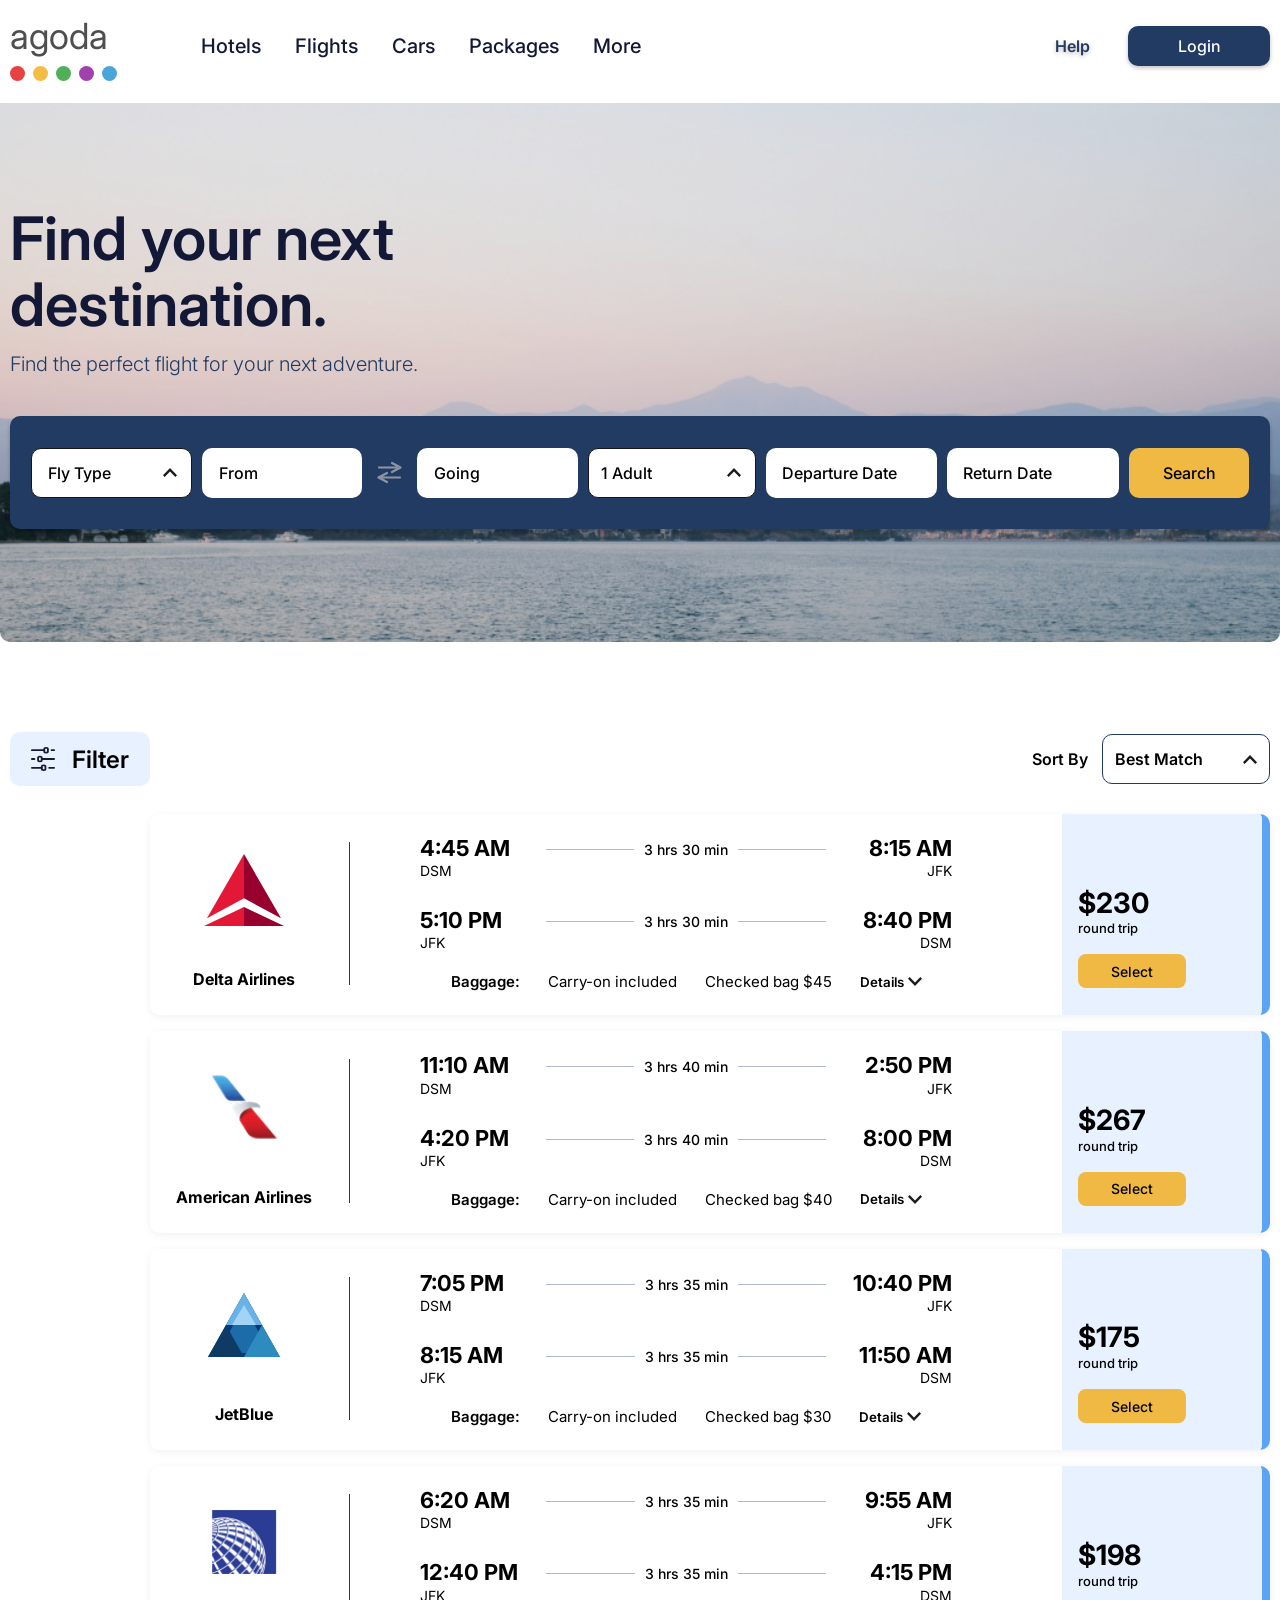
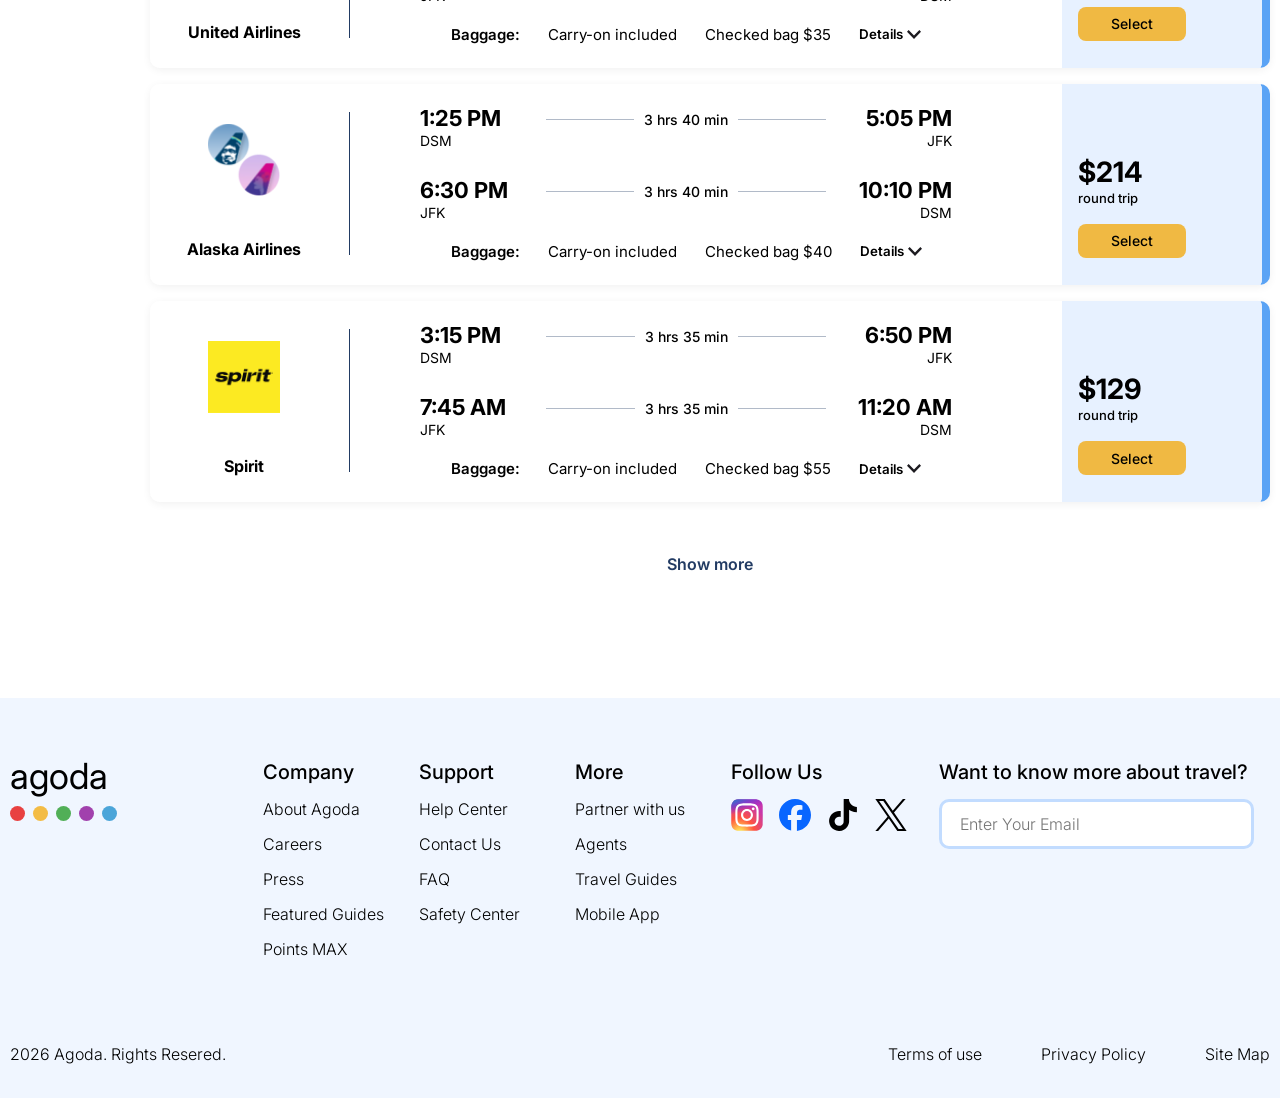
==== flights.html @ e43fbbeb "Add the Agoda redesign site so it can live on GitHub. Co-authored-by: Cursor <cursoragent@cursor.com" ====
<!DOCTYPE html>
<html lang="en">
  <head>
    <meta charset="UTF-8" />
    <meta name="viewport" content="width=device-width, initial-scale=1.0" />
    <title>agoda</title>
    <link rel="stylesheet" href="css/styles.css" />
  </head>
  <body class="page-flights">
    <header class="site-header">
      <div class="header-inner">
        <a class="brand" href="index.html">
          <span class="brand-name">agoda</span>
          <span class="brand-dots"><img src="assets/logo-dots.svg" width="107" height="15" alt="" /></span>
        </a>
        <nav class="nav-links">
          <a href="index.html">Hotels</a>
          <a href="index.html">Flights</a>
          <a href="index.html">Cars</a>
          <a href="index.html">Packages</a>
          <a href="index.html">More</a>
        </nav>
        <div class="header-actions">
          <button class="btn-help" type="button">Help</button>
          <button class="btn-login" type="button">Login</button>
        </div>
      </div>
    </header>

    <section class="hero hero--flights">
      <img class="hero-photo" src="assets/hero-flights.png" alt="" />
      <div class="hero-copy">
        <h1 class="hero-title">Find your next destination.</h1>
        <p class="hero-sub">Find the perfect flight for your next adventure.</p>
      </div>
      <form class="search-stack" data-search-form>
        <div class="search-bar search-bar--solo">
          <div class="field fly-type">
            <button class="fly-trigger" type="button" data-fly-trigger>
              <span data-fly-label>Fly Type</span>
            </button>
            <input type="hidden" name="flyType" value="" />
            <div class="dropdown-menu" data-fly-menu hidden>
              <button type="button" data-value="Round-Trip">Round-Trip</button>
              <button type="button" data-value="One-Way">One-Way</button>
            </div>
          </div>
          <div class="field from-field">
            <input name="from" type="text" placeholder="From" autocomplete="off" data-place-input />
            <div class="place-menu" data-place-menu hidden></div>
          </div>
          <button class="swap-btn" type="button" data-swap aria-label="Switch from and going">
            <svg width="35" height="35" viewBox="0 0 35 35" fill="none" aria-hidden="true">
              <path d="M7 12.5h17.5M20 8l8.5 4.5L20 17" stroke="currentColor" stroke-width="2.2" stroke-linecap="round" stroke-linejoin="round"/>
              <path d="M28 22.5H10.5M15 18l-8.5 4.5L15 27" stroke="currentColor" stroke-width="2.2" stroke-linecap="round" stroke-linejoin="round"/>
            </svg>
          </button>
          <div class="field to-field">
            <input name="going" type="text" placeholder="Going" autocomplete="off" data-place-input />
            <div class="place-menu" data-place-menu hidden></div>
          </div>
          <div class="field passenger-type">
            <button class="passenger-trigger" type="button" data-passenger-trigger>
              <span data-passenger-label>1 Adult</span>
            </button>
            <input type="hidden" name="adults" value="1" />
            <input type="hidden" name="under18" value="0" />
            <input type="hidden" name="under2" value="0" />
            <div class="passenger-menu" data-passenger-menu hidden>
              <div class="passenger-row">
                <span>Adult</span>
                <div class="passenger-stepper">
                  <button type="button" data-passenger-dec="adults" aria-label="Fewer adults">−</button>
                  <span data-passenger-count="adults">1</span>
                  <button type="button" data-passenger-inc="adults" aria-label="More adults">+</button>
                </div>
              </div>
              <div class="passenger-row">
                <span>Under 18</span>
                <div class="passenger-stepper">
                  <button type="button" data-passenger-dec="under18" aria-label="Fewer under 18">−</button>
                  <span data-passenger-count="under18">0</span>
                  <button type="button" data-passenger-inc="under18" aria-label="More under 18">+</button>
                </div>
              </div>
              <div class="passenger-row">
                <span>2 and under</span>
                <div class="passenger-stepper">
                  <button type="button" data-passenger-dec="under2" aria-label="Fewer 2 and under">−</button>
                  <span data-passenger-count="under2">0</span>
                  <button type="button" data-passenger-inc="under2" aria-label="More 2 and under">+</button>
                </div>
              </div>
            </div>
          </div>
          <div class="date-fields">
            <div class="field date-field">
              <input name="date" type="text" placeholder="Departure Date" autocomplete="off" data-date-input />
            </div>
            <div class="field date-field date-field--return" data-return-wrap>
              <input name="returnDate" type="text" placeholder="Return Date" autocomplete="off" data-return-input />
            </div>
            <div class="calendar" data-calendar hidden>
              <p class="calendar-hint" data-cal-hint>Select a departure date</p>
              <div class="calendar-head">
                <button type="button" data-cal-prev aria-label="Previous month">‹</button>
                <span data-cal-label></span>
                <button type="button" data-cal-next aria-label="Next month">›</button>
              </div>
              <div class="calendar-weekdays">
                <span>S</span><span>M</span><span>T</span><span>W</span><span>T</span><span>F</span><span>S</span>
              </div>
              <div class="calendar-grid" data-cal-grid></div>
            </div>
          </div>
          <button class="btn-search" type="submit">Search</button>
        </div>
      </form>
    </section>

    <div class="results">
    <div class="results-toolbar">
      <button class="filter-btn" type="button" data-filter-open aria-expanded="false" aria-controls="filter-panel">
        <img src="assets/filter.svg" width="24" height="24" alt="" />
        Filter
      </button>
      <div class="sort-wrap">
        <span>Sort By</span>
        <div class="sort-type">
          <button class="sort-trigger" type="button" data-sort-trigger>
            <span data-sort-label>Best Match</span>
          </button>
          <div class="dropdown-menu" data-sort-menu hidden>
            <button type="button" data-value="Best Match">Best Match</button>
            <button type="button" data-value="Cheapest">Cheapest</button>
            <button type="button" data-value="Fastest">Fastest</button>
          </div>
        </div>
      </div>
    </div>

    <div class="filter-backdrop" data-filter-backdrop hidden></div>
    <aside class="filter-panel" id="filter-panel" role="dialog" aria-labelledby="filter-title" hidden>
      <div class="filter-panel-head">
        <h2 id="filter-title">Filter flights</h2>
        <button class="filter-clear" type="button" data-filter-clear>Clear all</button>
        <button class="filter-close" type="button" data-filter-close aria-label="Close filters">
          <svg width="18" height="18" viewBox="0 0 18 18" fill="none" aria-hidden="true">
            <path d="M4 4l10 10M14 4L4 14" stroke="currentColor" stroke-width="1.8" stroke-linecap="round"/>
          </svg>
        </button>
      </div>

      <section class="filter-section">
        <button class="filter-section-toggle" type="button" data-filter-toggle>
          <span>Stops</span>
          <img src="assets/chevron.svg" width="14" height="9" alt="" />
        </button>
        <div class="filter-section-body">
          <label class="filter-row">
            <input type="checkbox" name="stops" value="0" checked />
            <span>Nonstop</span>
          </label>
          <label class="filter-row">
            <input type="checkbox" name="stops" value="1" />
            <span>1 stop</span>
          </label>
          <label class="filter-row">
            <input type="checkbox" name="stops" value="2" />
            <span>2+ stops</span>
          </label>
        </div>
      </section>

      <section class="filter-section">
        <button class="filter-section-toggle" type="button" data-filter-toggle>
          <span>Price range</span>
          <img src="assets/chevron.svg" width="14" height="9" alt="" />
        </button>
        <div class="filter-section-body">
          <div class="filter-range">
            <div class="filter-range-rail"></div>
            <div class="filter-range-fill" data-range-fill></div>
            <input type="range" min="100" max="1000" value="100" step="10" data-price-min aria-label="Minimum price" />
            <input type="range" min="100" max="1000" value="1000" step="10" data-price-max aria-label="Maximum price" />
          </div>
          <div class="filter-range-labels">
            <span>$100</span>
            <span>$1,000</span>
          </div>
        </div>
      </section>

      <section class="filter-section">
        <button class="filter-section-toggle" type="button" data-filter-toggle>
          <span>Airlines</span>
          <img src="assets/chevron.svg" width="14" height="9" alt="" />
        </button>
        <div class="filter-section-body">
          <label class="filter-row">
            <input type="checkbox" name="airline" value="delta" />
            <img class="filter-air-logo" src="assets/delta.svg?v=icon" width="22" height="16" alt="" />
            <span>Delta</span>
          </label>
          <label class="filter-row">
            <input type="checkbox" name="airline" value="united" />
            <img class="filter-air-logo" src="assets/united.png" width="22" height="16" alt="" />
            <span>United</span>
          </label>
          <label class="filter-row">
            <input type="checkbox" name="airline" value="american" />
            <img class="filter-air-logo" src="assets/american.png?v=icon" width="22" height="16" alt="" />
            <span>American Airlines</span>
          </label>
          <label class="filter-row">
            <input type="checkbox" name="airline" value="southwest" />
            <img class="filter-air-logo" src="assets/southwest.png" width="22" height="16" alt="" />
            <span>Southwest</span>
          </label>
          <label class="filter-row">
            <input type="checkbox" name="airline" value="jetblue" />
            <img class="filter-air-logo" src="assets/jetblue.svg" width="22" height="16" alt="" />
            <span>JetBlue</span>
          </label>
          <label class="filter-row">
            <input type="checkbox" name="airline" value="alaska" />
            <img class="filter-air-logo" src="assets/alaska.png" width="22" height="16" alt="" />
            <span>Alaska Airlines</span>
          </label>
          <label class="filter-row">
            <input type="checkbox" name="airline" value="spirit" />
            <img class="filter-air-logo" src="assets/spirit.png" width="22" height="16" alt="" />
            <span>Spirit</span>
          </label>
        </div>
      </section>

      <section class="filter-section">
        <button class="filter-section-toggle" type="button" data-filter-toggle>
          <span>Departure time</span>
          <img src="assets/chevron.svg" width="14" height="9" alt="" />
        </button>
        <div class="filter-section-body">
          <label class="filter-row filter-row--time">
            <input type="checkbox" name="depart" value="morning" />
            <span>Morning <small>5:00 AM – 11:59 AM</small></span>
          </label>
          <label class="filter-row filter-row--time">
            <input type="checkbox" name="depart" value="afternoon" />
            <span>Afternoon <small>12:00 PM – 5:59 PM</small></span>
          </label>
          <label class="filter-row filter-row--time">
            <input type="checkbox" name="depart" value="evening" />
            <span>Evening <small>6:00 PM – 11:59 PM</small></span>
          </label>
        </div>
      </section>

      <section class="filter-section">
        <button class="filter-section-toggle" type="button" data-filter-toggle>
          <span>Arrival time</span>
          <img src="assets/chevron.svg" width="14" height="9" alt="" />
        </button>
        <div class="filter-section-body">
          <label class="filter-row filter-row--time">
            <input type="checkbox" name="arrive" value="morning" />
            <span>Morning <small>5:00 AM – 11:59 AM</small></span>
          </label>
          <label class="filter-row filter-row--time">
            <input type="checkbox" name="arrive" value="afternoon" />
            <span>Afternoon <small>12:00 PM – 5:59 PM</small></span>
          </label>
          <label class="filter-row filter-row--time">
            <input type="checkbox" name="arrive" value="evening" />
            <span>Evening <small>6:00 PM – 11:59 PM</small></span>
          </label>
        </div>
      </section>

      <section class="filter-section">
        <button class="filter-section-toggle" type="button" data-filter-toggle>
          <span>Flight duration</span>
          <img src="assets/chevron.svg" width="14" height="9" alt="" />
        </button>
        <div class="filter-section-body">
          <label class="filter-row">
            <input type="checkbox" name="duration" value="any" checked />
            <span>Any duration</span>
          </label>
          <label class="filter-row">
            <input type="checkbox" name="duration" value="0-2" />
            <span>Up to 2 hours</span>
          </label>
          <label class="filter-row">
            <input type="checkbox" name="duration" value="2-6" />
            <span>2 – 6 hours</span>
          </label>
          <label class="filter-row">
            <input type="checkbox" name="duration" value="6+" />
            <span>6+ hours</span>
          </label>
        </div>
      </section>
    </aside>

    <div class="tickets">
      <p class="filter-empty" data-filter-empty hidden>No flights match these filters.</p>
      <article class="ticket" data-stops="0" data-price="230" data-airline="delta" data-depart-hour="4" data-arrive-hour="8" data-duration="210">
        <div class="ticket-main">
          <div class="ticket-top">
            <div class="airline">
              <img src="assets/delta.svg?v=icon" width="96" height="64" alt="" />
              <span>Delta Airlines</span>
            </div>
            <div class="ticket-info">
              <div class="times">
                <div class="time-block"><strong>4:45 AM</strong><span>DSM</span></div>
                <div class="flight-mid">
                  <span class="flight-line" aria-hidden="true"></span>
                  <p>3 hrs 30 min</p>
                </div>
                <div class="time-block"><strong>8:15 AM</strong><span>JFK</span></div>
              </div>
              <div class="times times-return">
                <div class="time-block"><strong>5:10 PM</strong><span>JFK</span></div>
                <div class="flight-mid">
                  <span class="flight-line" aria-hidden="true"></span>
                  <p>3 hrs 30 min</p>
                </div>
                <div class="time-block"><strong>8:40 PM</strong><span>DSM</span></div>
              </div>
              <div class="baggage">
                <span class="label">Baggage:</span>
                <span>Carry-on included</span>
                <span>Checked bag $45</span>
                <button class="details-link" type="button" data-details>Details <img src="assets/chevron.svg" width="14" height="9" alt="" /></button>
              </div>
            </div>
          </div>
          <div class="ticket-details">
            <div class="detail-grid">
              <div>
                <h4>Flight</h4>
                <p>HB 3478</p>
                <p>AirBus 436</p>
              </div>
              <div>
                <h4>Duration</h4>
                <p>3 h 30 min</p>
                <p>Nonstop</p>
              </div>
              <div>
                <h4>Fare Type</h4>
                <p>Economy, E15</p>
                <p class="detail-link">Change Fare</p>
              </div>
            </div>
            <div class="detail-route">
              <div class="route-stop">
                <img class="dot" src="assets/stop-dot.svg" width="20" height="20" alt="" />
                <div class="route-leg">
                  <strong>4:45 AM</strong>
                  <p class="route-meta">DSM <span>Des Moines International Airport</span></p>
                </div>
                <span class="route-connector" aria-hidden="true"></span>
                <img class="dot" src="assets/stop-dot.svg" width="20" height="20" alt="" />
                <div class="route-leg">
                  <strong>8:15 AM</strong>
                  <p class="route-meta">JFK <span>John F. Kennedy International Airport</span></p>
                </div>
              </div>
              <div class="route-stop">
                <img class="dot" src="assets/stop-dot.svg" width="20" height="20" alt="" />
                <div class="route-leg">
                  <strong>5:10 PM</strong>
                  <p class="route-meta">JFK <span>John F. Kennedy International Airport</span></p>
                </div>
                <span class="route-connector" aria-hidden="true"></span>
                <img class="dot" src="assets/stop-dot.svg" width="20" height="20" alt="" />
                <div class="route-leg">
                  <strong>8:40 PM</strong>
                  <p class="route-meta">DSM <span>Des Moines International Airport</span></p>
                </div>
              </div>
            </div>
            <div class="detail-grid">
              <div>
                <h4>Wi-fi</h4>
                <p>Avaliable on purchase</p>
              </div>
              <div>
                <h4>In-flight entertainment</h4>
                <p>Avaliable</p>
              </div>
              <div>
                <h4>Pets</h4>
                <p>Approved carrier and vaccination required.</p>
                <p class="detail-link">Add a pet</p>
              </div>
            </div>
          </div>
        </div>
        <div class="ticket-side">
          <div class="price">$230</div>
          <div class="price-note">round trip</div>
          <button class="btn-select" type="button" data-select>Select</button>
        </div>
      </article>

      <article class="ticket" data-stops="0" data-price="267" data-airline="american" data-depart-hour="11" data-arrive-hour="14" data-duration="220">
        <div class="ticket-main">
          <div class="ticket-top">
            <div class="airline">
              <img src="assets/american.png?v=icon" width="160" height="28" alt="" />
              <span>American Airlines</span>
            </div>
            <div class="ticket-info">
              <div class="times">
                <div class="time-block"><strong>11:10 AM</strong><span>DSM</span></div>
                <div class="flight-mid">
                  <span class="flight-line" aria-hidden="true"></span>
                  <p>3 hrs 40 min</p>
                </div>
                <div class="time-block"><strong>2:50 PM</strong><span>JFK</span></div>
              </div>
              <div class="times times-return">
                <div class="time-block"><strong>4:20 PM</strong><span>JFK</span></div>
                <div class="flight-mid">
                  <span class="flight-line" aria-hidden="true"></span>
                  <p>3 hrs 40 min</p>
                </div>
                <div class="time-block"><strong>8:00 PM</strong><span>DSM</span></div>
              </div>
              <div class="baggage">
                <span class="label">Baggage:</span>
                <span>Carry-on included</span>
                <span>Checked bag $40</span>
                <button class="details-link" type="button" data-details>Details <img src="assets/chevron.svg" width="14" height="9" alt="" /></button>
              </div>
            </div>
          </div>
          <div class="ticket-details">
            <div class="detail-grid">
              <div>
                <h4>Flight</h4>
                <p>AA 2190</p>
                <p>Airbus A321</p>
              </div>
              <div>
                <h4>Duration</h4>
                <p>3 h 40 min</p>
                <p>Nonstop</p>
              </div>
              <div>
                <h4>Fare Type</h4>
                <p>Economy, G12</p>
                <p class="detail-link">Change Fare</p>
              </div>
            </div>
            <div class="detail-route">
              <div class="route-stop">
                <img class="dot" src="assets/stop-dot.svg" width="20" height="20" alt="" />
                <div class="route-leg">
                  <strong>11:10 AM</strong>
                  <p class="route-meta">DSM <span>Des Moines International Airport</span></p>
                </div>
                <span class="route-connector" aria-hidden="true"></span>
                <img class="dot" src="assets/stop-dot.svg" width="20" height="20" alt="" />
                <div class="route-leg">
                  <strong>2:50 PM</strong>
                  <p class="route-meta">JFK <span>John F. Kennedy International Airport</span></p>
                </div>
              </div>
              <div class="route-stop">
                <img class="dot" src="assets/stop-dot.svg" width="20" height="20" alt="" />
                <div class="route-leg">
                  <strong>4:20 PM</strong>
                  <p class="route-meta">JFK <span>John F. Kennedy International Airport</span></p>
                </div>
                <span class="route-connector" aria-hidden="true"></span>
                <img class="dot" src="assets/stop-dot.svg" width="20" height="20" alt="" />
                <div class="route-leg">
                  <strong>8:00 PM</strong>
                  <p class="route-meta">DSM <span>Des Moines International Airport</span></p>
                </div>
              </div>
            </div>
            <div class="detail-grid">
              <div>
                <h4>Wi-fi</h4>
                <p>Avaliable on purchase</p>
              </div>
              <div>
                <h4>In-flight entertainment</h4>
                <p>Avaliable</p>
              </div>
              <div>
                <h4>Pets</h4>
                <p>Approved carrier and vaccination required.</p>
                <p class="detail-link">Add a pet</p>
              </div>
            </div>
          </div>
        </div>
        <div class="ticket-side">
          <div class="price">$267</div>
          <div class="price-note">round trip</div>
          <button class="btn-select" type="button" data-select>Select</button>
        </div>
      </article>

      <article class="ticket" data-stops="0" data-price="175" data-airline="jetblue" data-depart-hour="19" data-arrive-hour="22" data-duration="215">
        <div class="ticket-main">
          <div class="ticket-top">
            <div class="airline">
              <img src="assets/jetblue.svg" width="160" height="28" alt="" />
              <span>JetBlue</span>
            </div>
            <div class="ticket-info">
              <div class="times">
                <div class="time-block"><strong>7:05 PM</strong><span>DSM</span></div>
                <div class="flight-mid">
                  <span class="flight-line" aria-hidden="true"></span>
                  <p>3 hrs 35 min</p>
                </div>
                <div class="time-block"><strong>10:40 PM</strong><span>JFK</span></div>
              </div>
              <div class="times times-return">
                <div class="time-block"><strong>8:15 AM</strong><span>JFK</span></div>
                <div class="flight-mid">
                  <span class="flight-line" aria-hidden="true"></span>
                  <p>3 hrs 35 min</p>
                </div>
                <div class="time-block"><strong>11:50 AM</strong><span>DSM</span></div>
              </div>
              <div class="baggage">
                <span class="label">Baggage:</span>
                <span>Carry-on included</span>
                <span>Checked bag $30</span>
                <button class="details-link" type="button" data-details>Details <img src="assets/chevron.svg" width="14" height="9" alt="" /></button>
              </div>
            </div>
          </div>
          <div class="ticket-details">
            <div class="detail-grid">
              <div>
                <h4>Flight</h4>
                <p>B6 1511</p>
                <p>Airbus A320</p>
              </div>
              <div>
                <h4>Duration</h4>
                <p>3 h 35 min</p>
                <p>Nonstop</p>
              </div>
              <div>
                <h4>Fare Type</h4>
                <p>Economy, L20</p>
                <p class="detail-link">Change Fare</p>
              </div>
            </div>
            <div class="detail-route">
              <div class="route-stop">
                <img class="dot" src="assets/stop-dot.svg" width="20" height="20" alt="" />
                <div class="route-leg">
                  <strong>7:05 PM</strong>
                  <p class="route-meta">DSM <span>Des Moines International Airport</span></p>
                </div>
                <span class="route-connector" aria-hidden="true"></span>
                <img class="dot" src="assets/stop-dot.svg" width="20" height="20" alt="" />
                <div class="route-leg">
                  <strong>10:40 PM</strong>
                  <p class="route-meta">JFK <span>John F. Kennedy International Airport</span></p>
                </div>
              </div>
              <div class="route-stop">
                <img class="dot" src="assets/stop-dot.svg" width="20" height="20" alt="" />
                <div class="route-leg">
                  <strong>8:15 AM</strong>
                  <p class="route-meta">JFK <span>John F. Kennedy International Airport</span></p>
                </div>
                <span class="route-connector" aria-hidden="true"></span>
                <img class="dot" src="assets/stop-dot.svg" width="20" height="20" alt="" />
                <div class="route-leg">
                  <strong>11:50 AM</strong>
                  <p class="route-meta">DSM <span>Des Moines International Airport</span></p>
                </div>
              </div>
            </div>
            <div class="detail-grid">
              <div>
                <h4>Wi-fi</h4>
                <p>Avaliable on purchase</p>
              </div>
              <div>
                <h4>In-flight entertainment</h4>
                <p>Avaliable</p>
              </div>
              <div>
                <h4>Pets</h4>
                <p>Approved carrier and vaccination required.</p>
                <p class="detail-link">Add a pet</p>
              </div>
            </div>
          </div>
        </div>
        <div class="ticket-side">
          <div class="price">$175</div>
          <div class="price-note">round trip</div>
          <button class="btn-select" type="button" data-select>Select</button>
        </div>
      </article>

      <article class="ticket" data-stops="0" data-price="198" data-airline="united" data-depart-hour="6" data-arrive-hour="9" data-duration="215">
        <div class="ticket-main">
          <div class="ticket-top">
            <div class="airline">
              <img src="assets/united.png" width="160" height="28" alt="" />
              <span>United Airlines</span>
            </div>
            <div class="ticket-info">
              <div class="times">
                <div class="time-block"><strong>6:20 AM</strong><span>DSM</span></div>
                <div class="flight-mid">
                  <span class="flight-line" aria-hidden="true"></span>
                  <p>3 hrs 35 min</p>
                </div>
                <div class="time-block"><strong>9:55 AM</strong><span>JFK</span></div>
              </div>
              <div class="times times-return">
                <div class="time-block"><strong>12:40 PM</strong><span>JFK</span></div>
                <div class="flight-mid">
                  <span class="flight-line" aria-hidden="true"></span>
                  <p>3 hrs 35 min</p>
                </div>
                <div class="time-block"><strong>4:15 PM</strong><span>DSM</span></div>
              </div>
              <div class="baggage">
                <span class="label">Baggage:</span>
                <span>Carry-on included</span>
                <span>Checked bag $35</span>
                <button class="details-link" type="button" data-details>Details <img src="assets/chevron.svg" width="14" height="9" alt="" /></button>
              </div>
            </div>
          </div>
          <div class="ticket-details">
            <div class="detail-grid">
              <div>
                <h4>Flight</h4>
                <p>UA 482</p>
                <p>Boeing 737</p>
              </div>
              <div>
                <h4>Duration</h4>
                <p>3 h 35 min</p>
                <p>Nonstop</p>
              </div>
              <div>
                <h4>Fare Type</h4>
                <p>Economy, Y14</p>
                <p class="detail-link">Change Fare</p>
              </div>
            </div>
            <div class="detail-route">
              <div class="route-stop">
                <img class="dot" src="assets/stop-dot.svg" width="20" height="20" alt="" />
                <div class="route-leg">
                  <strong>6:20 AM</strong>
                  <p class="route-meta">DSM <span>Des Moines International Airport</span></p>
                </div>
                <span class="route-connector" aria-hidden="true"></span>
                <img class="dot" src="assets/stop-dot.svg" width="20" height="20" alt="" />
                <div class="route-leg">
                  <strong>9:55 AM</strong>
                  <p class="route-meta">JFK <span>John F. Kennedy International Airport</span></p>
                </div>
              </div>
              <div class="route-stop">
                <img class="dot" src="assets/stop-dot.svg" width="20" height="20" alt="" />
                <div class="route-leg">
                  <strong>12:40 PM</strong>
                  <p class="route-meta">JFK <span>John F. Kennedy International Airport</span></p>
                </div>
                <span class="route-connector" aria-hidden="true"></span>
                <img class="dot" src="assets/stop-dot.svg" width="20" height="20" alt="" />
                <div class="route-leg">
                  <strong>4:15 PM</strong>
                  <p class="route-meta">DSM <span>Des Moines International Airport</span></p>
                </div>
              </div>
            </div>
            <div class="detail-grid">
              <div>
                <h4>Wi-fi</h4>
                <p>Avaliable on purchase</p>
              </div>
              <div>
                <h4>In-flight entertainment</h4>
                <p>Avaliable</p>
              </div>
              <div>
                <h4>Pets</h4>
                <p>Approved carrier and vaccination required.</p>
                <p class="detail-link">Add a pet</p>
              </div>
            </div>
          </div>
        </div>
        <div class="ticket-side">
          <div class="price">$198</div>
          <div class="price-note">round trip</div>
          <button class="btn-select" type="button" data-select>Select</button>
        </div>
      </article>

      <article class="ticket" data-stops="0" data-price="214" data-airline="alaska" data-depart-hour="13" data-arrive-hour="17" data-duration="220">
        <div class="ticket-main">
          <div class="ticket-top">
            <div class="airline">
              <img src="assets/alaska.png" width="96" height="64" alt="" />
              <span>Alaska Airlines</span>
            </div>
            <div class="ticket-info">
              <div class="times">
                <div class="time-block"><strong>1:25 PM</strong><span>DSM</span></div>
                <div class="flight-mid">
                  <span class="flight-line" aria-hidden="true"></span>
                  <p>3 hrs 40 min</p>
                </div>
                <div class="time-block"><strong>5:05 PM</strong><span>JFK</span></div>
              </div>
              <div class="times times-return">
                <div class="time-block"><strong>6:30 PM</strong><span>JFK</span></div>
                <div class="flight-mid">
                  <span class="flight-line" aria-hidden="true"></span>
                  <p>3 hrs 40 min</p>
                </div>
                <div class="time-block"><strong>10:10 PM</strong><span>DSM</span></div>
              </div>
              <div class="baggage">
                <span class="label">Baggage:</span>
                <span>Carry-on included</span>
                <span>Checked bag $40</span>
                <button class="details-link" type="button" data-details>Details <img src="assets/chevron.svg" width="14" height="9" alt="" /></button>
              </div>
            </div>
          </div>
          <div class="ticket-details">
            <div class="detail-grid">
              <div>
                <h4>Flight</h4>
                <p>AS 736</p>
                <p>Boeing 737-900</p>
              </div>
              <div>
                <h4>Duration</h4>
                <p>3 h 40 min</p>
                <p>Nonstop</p>
              </div>
              <div>
                <h4>Fare Type</h4>
                <p>Economy, H8</p>
                <p class="detail-link">Change Fare</p>
              </div>
            </div>
            <div class="detail-route">
              <div class="route-stop">
                <img class="dot" src="assets/stop-dot.svg" width="20" height="20" alt="" />
                <div class="route-leg">
                  <strong>1:25 PM</strong>
                  <p class="route-meta">DSM <span>Des Moines International Airport</span></p>
                </div>
                <span class="route-connector" aria-hidden="true"></span>
                <img class="dot" src="assets/stop-dot.svg" width="20" height="20" alt="" />
                <div class="route-leg">
                  <strong>5:05 PM</strong>
                  <p class="route-meta">JFK <span>John F. Kennedy International Airport</span></p>
                </div>
              </div>
              <div class="route-stop">
                <img class="dot" src="assets/stop-dot.svg" width="20" height="20" alt="" />
                <div class="route-leg">
                  <strong>6:30 PM</strong>
                  <p class="route-meta">JFK <span>John F. Kennedy International Airport</span></p>
                </div>
                <span class="route-connector" aria-hidden="true"></span>
                <img class="dot" src="assets/stop-dot.svg" width="20" height="20" alt="" />
                <div class="route-leg">
                  <strong>10:10 PM</strong>
                  <p class="route-meta">DSM <span>Des Moines International Airport</span></p>
                </div>
              </div>
            </div>
            <div class="detail-grid">
              <div>
                <h4>Wi-fi</h4>
                <p>Avaliable on purchase</p>
              </div>
              <div>
                <h4>In-flight entertainment</h4>
                <p>Avaliable</p>
              </div>
              <div>
                <h4>Pets</h4>
                <p>Approved carrier and vaccination required.</p>
                <p class="detail-link">Add a pet</p>
              </div>
            </div>
          </div>
        </div>
        <div class="ticket-side">
          <div class="price">$214</div>
          <div class="price-note">round trip</div>
          <button class="btn-select" type="button" data-select>Select</button>
        </div>
      </article>

      <article class="ticket" data-stops="0" data-price="129" data-airline="spirit" data-depart-hour="15" data-arrive-hour="18" data-duration="215">
        <div class="ticket-main">
          <div class="ticket-top">
            <div class="airline">
              <img src="assets/spirit.png" width="96" height="64" alt="" />
              <span>Spirit</span>
            </div>
            <div class="ticket-info">
              <div class="times">
                <div class="time-block"><strong>3:15 PM</strong><span>DSM</span></div>
                <div class="flight-mid">
                  <span class="flight-line" aria-hidden="true"></span>
                  <p>3 hrs 35 min</p>
                </div>
                <div class="time-block"><strong>6:50 PM</strong><span>JFK</span></div>
              </div>
              <div class="times times-return">
                <div class="time-block"><strong>7:45 AM</strong><span>JFK</span></div>
                <div class="flight-mid">
                  <span class="flight-line" aria-hidden="true"></span>
                  <p>3 hrs 35 min</p>
                </div>
                <div class="time-block"><strong>11:20 AM</strong><span>DSM</span></div>
              </div>
              <div class="baggage">
                <span class="label">Baggage:</span>
                <span>Carry-on included</span>
                <span>Checked bag $55</span>
                <button class="details-link" type="button" data-details>Details <img src="assets/chevron.svg" width="14" height="9" alt="" /></button>
              </div>
            </div>
          </div>
          <div class="ticket-details">
            <div class="detail-grid">
              <div>
                <h4>Flight</h4>
                <p>NK 904</p>
                <p>Airbus A320neo</p>
              </div>
              <div>
                <h4>Duration</h4>
                <p>3 h 35 min</p>
                <p>Nonstop</p>
              </div>
              <div>
                <h4>Fare Type</h4>
                <p>Economy, K3</p>
                <p class="detail-link">Change Fare</p>
              </div>
            </div>
            <div class="detail-route">
              <div class="route-stop">
                <img class="dot" src="assets/stop-dot.svg" width="20" height="20" alt="" />
                <div class="route-leg">
                  <strong>3:15 PM</strong>
                  <p class="route-meta">DSM <span>Des Moines International Airport</span></p>
                </div>
                <span class="route-connector" aria-hidden="true"></span>
                <img class="dot" src="assets/stop-dot.svg" width="20" height="20" alt="" />
                <div class="route-leg">
                  <strong>6:50 PM</strong>
                  <p class="route-meta">JFK <span>John F. Kennedy International Airport</span></p>
                </div>
              </div>
              <div class="route-stop">
                <img class="dot" src="assets/stop-dot.svg" width="20" height="20" alt="" />
                <div class="route-leg">
                  <strong>7:45 AM</strong>
                  <p class="route-meta">JFK <span>John F. Kennedy International Airport</span></p>
                </div>
                <span class="route-connector" aria-hidden="true"></span>
                <img class="dot" src="assets/stop-dot.svg" width="20" height="20" alt="" />
                <div class="route-leg">
                  <strong>11:20 AM</strong>
                  <p class="route-meta">DSM <span>Des Moines International Airport</span></p>
                </div>
              </div>
            </div>
            <div class="detail-grid">
              <div>
                <h4>Wi-fi</h4>
                <p>Avaliable on purchase</p>
              </div>
              <div>
                <h4>In-flight entertainment</h4>
                <p>Avaliable</p>
              </div>
              <div>
                <h4>Pets</h4>
                <p>Approved carrier and vaccination required.</p>
                <p class="detail-link">Add a pet</p>
              </div>
            </div>
          </div>
        </div>
        <div class="ticket-side">
          <div class="price">$129</div>
          <div class="price-note">round trip</div>
          <button class="btn-select" type="button" data-select>Select</button>
        </div>
      </article>
      <p class="tickets-more">Show more</p>
    </div>
    </div>

    <footer class="site-footer">
      <div class="footer-grid">
        <div class="footer-brand">
          <div class="brand-name">agoda</div>
          <img class="brand-dots" src="assets/logo-dots.svg" width="107" height="15" alt="" />
        </div>
        <div class="footer-col">
          <h4>Company</h4>
          <p>About Agoda</p>
          <p>Careers</p>
          <p>Press</p>
          <p>Featured Guides</p>
          <p>Points MAX</p>
        </div>
        <div class="footer-col">
          <h4>Support</h4>
          <p>Help Center</p>
          <p>Contact Us</p>
          <p>FAQ</p>
          <p>Safety Center</p>
        </div>
        <div class="footer-col">
          <h4>More</h4>
          <p>Partner with us</p>
          <p>Agents</p>
          <p>Travel Guides</p>
          <p>Mobile App</p>
        </div>
        <div class="footer-col">
          <h4>Follow Us</h4>
          <div class="socials">
            <img src="assets/instagram.svg?v=brand" width="32" height="32" alt="Instagram" />
            <img src="assets/facebook.svg?v=brand" width="32" height="32" alt="Facebook" />
            <img src="assets/tiktok.svg" width="32" height="32" alt="TikTok" />
            <img src="assets/x.svg" width="32" height="32" alt="X" />
          </div>
        </div>
        <div class="footer-col">
          <h4>Want to know more about travel?</h4>
          <input class="email-field" type="email" placeholder="Enter Your Email" />
        </div>
      </div>
      <div class="footer-bottom">
        <p>2026 Agoda. Rights Resered.</p>
        <div class="footer-legal">
          <p>Terms of use</p>
          <p>Privacy Policy</p>
          <p>Site Map</p>
        </div>
      </div>
    </footer>
    <script src="js/app.js?v=pax-price"></script>
  </body>
</html>
---- css/styles.css ----
@import url("https://fonts.googleapis.com/css2?family=Inter:wght@300;400;500;600;700&display=swap");

:root {
  --navy: #223b63;
  --ink: #131836;
  --gold: #f0b943;
  --logo: #4e4e4e;
  --sky: #e7f1ff;
  --ice: #f0f6ff;
  --faq: #edf4ff;
  --page-flights: #fafafa;
  --page-checkout: #f6faff;
  --input-border: rgba(34, 59, 99, 0.2);
  --link-blue: #003d79;
  --muted: #676767;
  --content: 1260px;
}

* {
  box-sizing: border-box;
  margin: 0;
  padding: 0;
}

html,
body {
  min-height: 100%;
}

body {
  font-family: Inter, sans-serif;
  background: #fff;
  color: #000;
  min-width: 1280px;
}

a {
  color: inherit;
  text-decoration: none;
}

button,
input,
select {
  font-family: inherit;
}

img {
  display: block;
  max-width: 100%;
}

.wrap {
  width: var(--content);
  margin: 0 auto;
}

/* Header */
.site-header {
  position: sticky;
  top: 0;
  z-index: 40;
  background: #fff;
  height: 103px;
}

.header-inner {
  width: var(--content);
  margin: 0 auto;
  height: 103px;
  display: flex;
  align-items: flex-start;
  justify-content: space-between;
  padding-top: 20px;
}

.brand {
  display: flex;
  flex-direction: column;
  gap: 13px;
  width: 111px;
}

.brand-name {
  font-size: 36px;
  font-weight: 400;
  line-height: 33px;
  color: var(--logo);
}

.brand-dots {
  width: 107px;
  height: 15px;
}

.brand-dots img {
  width: 107px;
  height: 15px;
}

.nav-links {
  display: flex;
  align-items: center;
  gap: 34px;
  margin-top: 14px;
  margin-left: 80px;
  margin-right: auto;
  font-size: 20px;
  font-weight: 500;
  color: var(--ink);
}

.header-actions {
  display: flex;
  align-items: center;
  gap: 12px;
  margin-top: 6px;
}

.btn-help {
  width: 88px;
  height: 40px;
  border: 0;
  background: transparent;
  border-radius: 10px;
  font-size: 16px;
  font-weight: 600;
  color: var(--navy);
  filter: drop-shadow(0 2px 2px rgba(0, 0, 0, 0.25));
  cursor: pointer;
}

.btn-login {
  width: 142px;
  height: 40px;
  border: 0;
  border-radius: 10px;
  background: var(--navy);
  color: #fff;
  font-size: 16px;
  font-weight: 500;
  box-shadow: 0 2px 4px rgba(0, 0, 0, 0.25);
  cursor: pointer;
}

/* Hero */
.hero {
  position: relative;
  height: 549px;
  overflow: visible;
}

.hero--flights {
  height: 539px;
}

.hero--flights .hero-copy {
  padding-top: 102px;
}

.hero--flights .search-stack {
  margin-top: 40px;
}

.hero-photo {
  position: absolute;
  inset: 0;
  width: 100%;
  height: 100%;
  object-fit: cover;
  border-radius: 0 0 10px 10px;
}

.hero-copy {
  position: relative;
  z-index: 1;
  width: var(--content);
  margin: 0 auto;
  padding-top: 64px;
}

.hero-title {
  font-size: 60px;
  font-weight: 600;
  color: var(--ink);
  line-height: 1.1;
  max-width: 445px;
}

.hero-sub {
  margin-top: 15px;
  font-size: 20px;
  font-weight: 300;
  color: var(--navy);
}

.search-stack {
  position: relative;
  z-index: 15;
  width: var(--content);
  margin: 54px auto 0;
}

.search-tabs {
  display: flex;
  align-items: flex-end;
}

.tab {
  width: 181px;
  height: 40px;
  border: 0;
  background: var(--sky);
  color: var(--navy);
  font-size: 20px;
  font-weight: 500;
  cursor: pointer;
}

.tab:last-of-type {
  border-radius: 0 10px 0 0;
}

.tab.is-active {
  width: 181px;
  height: 54px;
  background: var(--navy);
  color: #fff;
  border-radius: 10px 10px 0 0;
}

.search-bar {
  display: flex;
  align-items: center;
  gap: 10px;
  height: 113px;
  padding: 0 21px;
  background: var(--navy);
  border-radius: 0 10px 10px 10px;
  box-shadow: 0 4px 4px rgba(0, 0, 0, 0.25);
}

.search-bar--solo {
  border-radius: 10px;
}

.field {
  position: relative;
}

.field input,
.field select {
  height: 50px;
  border: 0;
  border-radius: 10px;
  background: #fff;
  padding: 0 16px;
  font-size: 16px;
  font-weight: 500;
  color: #000;
}

.field input::placeholder {
  color: #000;
}

.field input:focus,
.field select:focus {
  outline: 2px solid var(--gold);
  outline-offset: 1px;
}

.fly-type {
  flex: 1 1 0;
  min-width: 0;
  z-index: 26;
}

.fly-trigger {
  width: 100%;
  height: 50px;
  border: 1px solid #161616;
  border-radius: 10px;
  background: #fff url("../assets/chevron.svg") no-repeat right 14px center;
  background-size: 14px 9px;
  padding: 0 36px 0 16px;
  font-size: 16px;
  font-weight: 500;
  color: #000;
  text-align: left;
  cursor: pointer;
  position: relative;
  z-index: 27;
}

.fly-type.is-open .fly-trigger {
  border-radius: 10px 10px 0 0;
  border-bottom-color: #fff;
}

.fly-trigger:focus {
  outline: 2px solid var(--gold);
  outline-offset: 1px;
}

.fly-type.is-open .fly-trigger:focus {
  outline: none;
}

.dropdown-menu {
  position: absolute;
  top: calc(100% - 1px);
  left: 0;
  width: 100%;
  z-index: 26;
  background: #fff;
  border: 1px solid #161616;
  border-radius: 0 0 10px 10px;
  overflow: hidden;
}

.dropdown-menu button {
  width: 100%;
  height: 43px;
  border: 0;
  background: #fff;
  font-size: 16px;
  font-weight: 500;
  color: #000;
  cursor: pointer;
}

.dropdown-menu button:first-child {
  border-top: 1px solid #e5e5e5;
}

.dropdown-menu button + button {
  border-top: 1px solid #e5e5e5;
}

.dropdown-menu button:hover {
  background: var(--ice);
}

.from-field,
.to-field {
  flex: 1 1 0;
  min-width: 0;
}

.passenger-type {
  flex: 0 0 168px;
  min-width: 168px;
  z-index: 26;
}

.passenger-trigger {
  width: 100%;
  height: 50px;
  border: 1px solid #161616;
  border-radius: 10px;
  background: #fff url("../assets/chevron.svg") no-repeat right 14px center;
  background-size: 14px 9px;
  padding: 0 36px 0 12px;
  font-size: 16px;
  font-weight: 500;
  color: #000;
  text-align: left;
  cursor: pointer;
  position: relative;
  z-index: 27;
  white-space: nowrap;
  overflow: hidden;
  text-overflow: ellipsis;
}

.passenger-type.is-open .passenger-trigger {
  border-radius: 10px 10px 0 0;
  border-bottom-color: #fff;
}

.passenger-trigger:focus {
  outline: 2px solid var(--gold);
  outline-offset: 1px;
}

.passenger-type.is-open .passenger-trigger:focus {
  outline: none;
}

.passenger-menu {
  position: absolute;
  top: calc(100% - 1px);
  left: 0;
  min-width: 248px;
  width: max(100%, 248px);
  z-index: 26;
  background: #fff;
  border: 1px solid #161616;
  border-radius: 0 0 10px 10px;
  overflow: hidden;
}

.passenger-row {
  display: flex;
  align-items: center;
  justify-content: space-between;
  gap: 16px;
  height: 48px;
  padding: 0 14px;
  font-size: 16px;
  font-weight: 500;
  color: #000;
}

.passenger-row + .passenger-row {
  border-top: 1px solid #e5e5e5;
}

.passenger-stepper {
  display: flex;
  align-items: center;
  gap: 10px;
}

.passenger-stepper span {
  min-width: 1.2em;
  text-align: center;
}

.passenger-stepper button {
  width: 28px;
  height: 28px;
  border: 1px solid var(--navy);
  border-radius: 50%;
  background: #fff;
  font-size: 18px;
  font-weight: 500;
  line-height: 1;
  color: var(--navy);
  cursor: pointer;
}

.passenger-stepper button:hover {
  background: var(--ice);
}

.passenger-stepper button:disabled {
  opacity: 0.35;
  cursor: not-allowed;
}

.from-field input,
.to-field input {
  width: 100%;
  border: 1px solid transparent;
}

.from-field.is-suggesting,
.to-field.is-suggesting {
  z-index: 29;
}

.from-field.is-suggesting input,
.to-field.is-suggesting input {
  position: relative;
  z-index: 30;
  border-radius: 10px 10px 0 0;
  border-color: #161616;
  border-bottom-color: #fff;
}

.from-field.is-suggesting input:focus,
.to-field.is-suggesting input:focus {
  outline: none;
}

.place-menu {
  position: absolute;
  top: 100%;
  left: 0;
  width: 100%;
  max-height: 260px;
  overflow-y: auto;
  z-index: 28;
  background: #fff;
  border: 1px solid #161616;
  border-top: 0;
  border-radius: 0 0 10px 10px;
}

.place-menu button {
  width: 100%;
  min-height: 44px;
  padding: 8px 14px;
  border: 0;
  border-top: 1px solid #e5e5e5;
  background: #fff;
  text-align: left;
  cursor: pointer;
}

.place-menu button:hover,
.place-menu button.is-active {
  background: var(--ice);
}

.place-menu .place-code {
  display: block;
  font-size: 14px;
  font-weight: 600;
  color: var(--navy);
}

.place-menu .place-city {
  display: block;
  font-size: 12px;
  font-weight: 500;
  color: var(--muted);
}

.place-menu .place-empty {
  padding: 12px 14px;
  font-size: 13px;
  color: var(--muted);
}

.date-fields {
  position: relative;
  display: flex;
  align-items: center;
  gap: 10px;
  flex: 2.2 1 0;
  min-width: 0;
}

.date-field {
  flex: 1 1 0;
  min-width: 0;
}

.date-field input {
  width: 100%;
}

.search-bar.is-one-way .date-field--return input {
  background: #cfd3db;
  color: #7a818c;
  cursor: not-allowed;
  pointer-events: none;
}

.search-bar.is-one-way .date-field--return input::placeholder {
  color: #7a818c;
}

.calendar {
  position: absolute;
  top: calc(100% + 10px);
  left: 0;
  right: 0;
  width: auto;
  padding: 16px 16px 12px;
  background: #fff;
  border: 1px solid var(--navy);
  border-radius: 10px;
  box-shadow: 0 8px 24px rgba(19, 24, 54, 0.18);
  z-index: 30;
}

.calendar-head {
  display: flex;
  align-items: center;
  justify-content: space-between;
  margin-bottom: 12px;
  color: var(--navy);
  font-size: 15px;
  font-weight: 600;
}

.calendar-head button {
  width: 28px;
  height: 28px;
  border: 0;
  border-radius: 6px;
  background: var(--sky);
  color: var(--navy);
  font-size: 20px;
  line-height: 1;
  cursor: pointer;
}

.calendar-weekdays,
.calendar-grid {
  display: grid;
  grid-template-columns: repeat(7, 1fr);
  text-align: center;
}

.calendar-weekdays {
  margin-bottom: 6px;
  color: var(--muted);
  font-size: 12px;
  font-weight: 600;
}

.calendar-grid button {
  height: 36px;
  border: 0;
  background: transparent;
  border-radius: 8px;
  font-size: 13px;
  font-weight: 500;
  color: var(--ink);
  cursor: pointer;
}

.calendar-grid button:hover:not(:disabled) {
  background: var(--ice);
}

.calendar-grid button:disabled {
  color: #c5c5c5;
  cursor: default;
}

.calendar-grid button.is-today {
  box-shadow: inset 0 0 0 1px var(--navy);
}

.calendar-grid button.is-selected {
  background: var(--gold);
  color: #000;
}

.calendar-grid button.is-in-range {
  background: #f8e4b3;
  border-radius: 0;
}

.calendar-hint {
  margin-bottom: 20px;
  font-size: 12px;
  font-weight: 500;
  color: var(--muted);
  text-align: center;
}

.swap-btn {
  width: 35px;
  height: 35px;
  border: 0;
  background: transparent;
  padding: 0;
  cursor: default;
  flex-shrink: 0;
  border-radius: 8px;
  color: #8d95a4;
}

.swap-btn.is-ready {
  color: #fff;
  cursor: pointer;
}

.swap-btn.is-ready:hover {
  background: rgba(255, 255, 255, 0.12);
}

.swap-btn.is-ready:active,
.swap-btn.is-pressed {
  color: var(--gold);
}

.swap-btn svg {
  display: block;
  width: 35px;
  height: 35px;
  pointer-events: none;
}

.btn-search {
  width: 120px;
  height: 50px;
  border: 0;
  border-radius: 10px;
  background: var(--gold);
  font-size: 16px;
  font-weight: 500;
  color: #000;
  cursor: pointer;
  flex-shrink: 0;
}

.btn-search:hover {
  background: #e0a52e;
}

.btn-search:disabled {
  opacity: 0.45;
  cursor: not-allowed;
}

.btn-search:disabled:hover {
  background: var(--gold);
}

.btn-search:active,
.btn-search.is-pressed {
  background: #c98a18;
}

/* Home sections */
.section {
  padding: 56px 0 20px;
}

.section-head {
  width: var(--content);
  margin: 0 auto 24px;
  display: flex;
  align-items: flex-end;
  justify-content: space-between;
  gap: 16px;
  min-height: 44px;
}

.section-title {
  font-size: 36px;
  font-weight: 600;
  line-height: 1.2;
  color: var(--ink);
}

.link-more {
  display: inline-flex;
  align-items: center;
  gap: 8px;
  flex-shrink: 0;
  height: 20px;
  font-size: 14px;
  font-weight: 400;
  line-height: 1;
  white-space: nowrap;
  color: #000;
  cursor: pointer;
  transition: color 0.2s ease;
}

.link-more-text {
  text-decoration: underline;
  text-decoration-color: transparent;
  text-underline-offset: 3px;
  text-decoration-thickness: 1px;
  transition: text-decoration-color 0.2s ease;
}

.link-more img {
  display: block;
  width: 22px;
  height: 8px;
  transition: filter 0.2s ease;
}

.link-more:hover {
  color: #1a73e8;
}

.link-more:hover .link-more-text {
  text-decoration-color: currentColor;
}

.link-more:hover img {
  filter: invert(37%) sepia(82%) saturate(1806%) hue-rotate(196deg) brightness(96%) contrast(96%);
}

.card-row {
  width: var(--content);
  margin: 0 auto;
  display: grid;
  grid-template-columns: repeat(4, minmax(0, 1fr));
  gap: 14px;
}

.dest-card {
  background: var(--ice);
  border-radius: 10px;
  overflow: hidden;
  min-height: 300px;
  position: relative;
  z-index: 1;
  transition: transform 0.28s ease;
}

.dest-card:hover {
  z-index: 3;
  transform: scale(1.06);
}

.dest-card img.cover {
  width: 100%;
  height: 220px;
  object-fit: cover;
  display: block;
  border-radius: 0;
  -webkit-mask-image: linear-gradient(to bottom, #000 72%, transparent 100%);
  mask-image: linear-gradient(to bottom, #000 72%, transparent 100%);
}

.stays-band .card-row .cover {
  width: 100%;
  height: 204px;
  object-fit: cover;
  border-radius: 10px;
}

.stay-card {
  min-width: 0;
  position: relative;
  z-index: 1;
  transition: transform 0.28s ease;
}

.stay-card:hover {
  z-index: 3;
  transform: scale(1.06);
}

.stay-card h3 {
  margin-top: 22px;
  font-size: 20px;
  font-weight: 600;
}

.stay-card p {
  margin-top: 4px;
  font-size: 16px;
  font-weight: 300;
}

.dest-card::after {
  content: "";
  position: absolute;
  left: 0;
  right: 0;
  bottom: 0;
  height: 33%;
  background: linear-gradient(to bottom, rgba(240, 246, 255, 0) 0%, var(--ice) 50%);
  pointer-events: none;
  z-index: 1;
}

.dest-body {
  position: relative;
  z-index: 2;
  margin-top: 0;
  padding: 12px 18px 14px;
}

.dest-body h3 {
  font-size: 15px;
  font-weight: 600;
  line-height: 1.15;
}

.dest-body p {
  font-size: 15px;
  font-weight: 300;
  margin-top: 1px;
  line-height: 1.15;
}

.stays-band {
  background: var(--sky);
  padding: 53px 0 72px;
  margin-top: 48px;
}

.tips-row {
  width: var(--content);
  margin: 0 auto;
  display: grid;
  grid-template-columns: repeat(3, minmax(0, 1fr));
  gap: 14px;
  align-items: stretch;
}

.tip-card {
  display: grid;
  grid-template-columns: 209px minmax(0, 1fr);
  min-width: 0;
  background: var(--ice);
  border-radius: 10px;
  overflow: hidden;
  position: relative;
  z-index: 1;
  transition: transform 0.28s ease;
}

.tip-card:hover {
  z-index: 3;
  transform: scale(1.06);
}

.tip-photo {
  width: 100%;
  height: 100%;
  object-fit: cover;
  display: block;
  grid-column: 1;
  grid-row: 1;
  -webkit-mask-image: linear-gradient(to right, #000 68%, transparent 100%);
  mask-image: linear-gradient(to right, #000 68%, transparent 100%);
}

.tip-card::after {
  content: "";
  grid-column: 1;
  grid-row: 1;
  background: linear-gradient(to right, rgba(240, 246, 255, 0) 50%, var(--ice) 100%);
  pointer-events: none;
}

.tip-copy {
  display: flex;
  flex-direction: column;
  align-items: flex-start;
  padding: 16px 18px;
  min-width: 0;
}

.tip-copy h3 {
  font-size: 20px;
  font-weight: 600;
}

.tip-copy p {
  margin-top: 17px;
  font-size: 16px;
  font-weight: 300;
}

.read-more {
  display: inline-flex;
  align-items: center;
  gap: 8px;
  margin-top: auto;
  padding-top: 28px;
  font-size: 15px;
  font-weight: 500;
  white-space: nowrap;
  color: #000;
  transition: color 0.2s ease;
}

.read-more-text {
  text-decoration: underline;
  text-decoration-color: transparent;
  text-underline-offset: 3px;
  text-decoration-thickness: 1px;
  transition: text-decoration-color 0.2s ease;
}

.read-more img {
  display: block;
  width: 34px;
  height: 8px;
  transition: filter 0.2s ease;
}

.tip-card:hover .read-more {
  color: #1a73e8;
}

.tip-card:hover .read-more-text {
  text-decoration-color: currentColor;
}

.tip-card:hover .read-more img {
  filter: invert(37%) sepia(82%) saturate(1806%) hue-rotate(196deg) brightness(96%) contrast(96%);
}

.faq-grid {
  width: var(--content);
  margin: 0 auto;
  display: grid;
  grid-template-columns: 1fr 1fr;
  gap: 26px 27px;
}

.faq-item {
  height: 59px;
  background: var(--faq);
  border-radius: 10px;
  box-shadow: 0 4px 4.1px rgba(0, 0, 0, 0.1);
  display: flex;
  align-items: center;
  justify-content: space-between;
  padding: 0 24px 0 42px;
  border: 0;
  cursor: pointer;
  font-size: 16px;
  font-weight: 600;
  text-align: left;
}

.faq-item img {
  width: 18px;
  height: 11px;
  transform: rotate(180deg);
}

.faq-item.is-open img {
  transform: rotate(0deg);
}

/* Footer */
.site-footer {
  background: var(--ice);
  margin-top: 72px;
  padding: 62px 0 34px;
}

.footer-grid {
  width: var(--content);
  margin: 0 auto;
  display: grid;
  grid-template-columns: 221px 124px 124px 124px 176px 315px;
  column-gap: 32px;
}

.footer-brand {
  display: flex;
  flex-direction: column;
  align-items: flex-start;
  gap: 13px;
}

.footer-brand .brand-name {
  color: #000;
}

.footer-brand .brand-dots {
  display: block;
}

.footer-col h4 {
  font-size: 20px;
  font-weight: 500;
  margin-bottom: 15px;
}

.footer-col a,
.footer-col p {
  display: block;
  font-size: 16px;
  font-weight: 300;
  margin-bottom: 15px;
}

.socials {
  display: flex;
  gap: 16px;
  align-items: center;
}

.socials img {
  width: 32px;
  height: 32px;
  object-fit: contain;
}

.email-field {
  width: 315px;
  height: 50px;
  border: 3px solid #c2dcff;
  border-radius: 10px;
  padding: 0 18px;
  font-size: 16px;
  font-weight: 300;
  background: #fff;
}

.footer-bottom {
  width: var(--content);
  margin: 70px auto 0;
  display: flex;
  justify-content: space-between;
  font-size: 16px;
  font-weight: 300;
}

.footer-legal {
  display: flex;
  gap: 59px;
}

/* Flights page */
body.page-flights .site-footer {
  margin-top: 120px;
}

.results {
  --filter-w: 140px;
  width: var(--content);
  margin: 90px auto 80px;
  position: relative;
}

.results-toolbar {
  width: 100%;
  margin: 0 0 28px;
  display: flex;
  align-items: center;
  justify-content: space-between;
  position: relative;
  z-index: 20;
}

.filter-btn {
  width: var(--filter-w);
  height: 54px;
  border: 0;
  border-radius: 10px;
  background: var(--sky);
  display: flex;
  align-items: center;
  justify-content: center;
  gap: 17px;
  font-size: 24px;
  font-weight: 600;
  cursor: pointer;
}

.filter-btn img {
  width: 24px;
  height: 24px;
}

.filter-btn.is-open,
.filter-btn[aria-expanded="true"] {
  background: #d7e6fb;
}

.filter-backdrop {
  position: fixed;
  inset: 0;
  background: rgba(19, 24, 54, 0.28);
  z-index: 45;
}

.filter-panel {
  position: absolute;
  top: 66px;
  left: auto;
  right: calc(100% - var(--filter-w));
  width: 380px;
  max-height: min(820px, calc(100vh - 140px));
  overflow: auto;
  background: #fff;
  border-radius: 16px;
  box-shadow: 0 12px 40px rgba(19, 24, 54, 0.18);
  padding: 22px 22px 28px;
  z-index: 50;
  color: var(--navy);
}

.filter-panel-head {
  display: grid;
  grid-template-columns: 1fr auto auto;
  align-items: center;
  gap: 14px;
  margin-bottom: 8px;
}

.filter-panel-head h2 {
  font-size: 22px;
  font-weight: 700;
  color: var(--navy);
}

.filter-clear {
  border: 0;
  background: none;
  color: var(--link-blue);
  font-size: 14px;
  font-weight: 600;
  cursor: pointer;
}

.filter-close {
  width: 32px;
  height: 32px;
  border: 0;
  border-radius: 8px;
  background: none;
  color: var(--navy);
  display: grid;
  place-items: center;
  cursor: pointer;
}

.filter-close:hover {
  background: var(--sky);
}

.filter-section {
  border-top: 1px solid #e4ebf5;
  padding: 12px 0 8px;
}

.filter-section-toggle {
  width: 100%;
  display: flex;
  align-items: center;
  justify-content: space-between;
  gap: 12px;
  border: 0;
  background: none;
  padding: 6px 0 10px;
  font-size: 16px;
  font-weight: 700;
  color: var(--navy);
  cursor: pointer;
}

.filter-section-toggle img {
  width: 14px;
  height: 9px;
  transition: transform 0.2s ease;
}

.filter-section.is-collapsed .filter-section-toggle img {
  transform: rotate(180deg);
}

.filter-section.is-collapsed .filter-section-body {
  display: none;
}

.filter-row {
  display: grid;
  grid-template-columns: 18px 1fr;
  align-items: center;
  column-gap: 12px;
  min-height: 36px;
  font-size: 14px;
  font-weight: 500;
  color: var(--navy);
  cursor: pointer;
}

.filter-row:has(.filter-air-logo) {
  grid-template-columns: 18px 22px 1fr;
}

.filter-row input {
  width: 18px;
  height: 18px;
  margin: 0;
  appearance: none;
  border: 1.5px solid #9aa7bc;
  border-radius: 3px;
  background: #fff;
  cursor: pointer;
}

.filter-row input:checked {
  background: var(--navy) url("data:image/svg+xml,%3Csvg xmlns='http://www.w3.org/2000/svg' viewBox='0 0 12 12'%3E%3Cpath fill='none' stroke='%23fff' stroke-width='1.8' stroke-linecap='round' stroke-linejoin='round' d='M2.2 6.2 4.8 8.8 9.8 3.2'/%3E%3C/svg%3E") center / 12px 12px no-repeat;
  border-color: var(--navy);
}

.filter-air-logo {
  width: 22px;
  height: 22px;
  object-fit: contain;
}

.filter-row--time {
  align-items: flex-start;
  padding: 6px 0;
}

.filter-row--time span {
  display: flex;
  flex-direction: column;
  gap: 2px;
  line-height: 1.25;
}

.filter-row--time small {
  font-size: 12px;
  font-weight: 400;
  color: #6b7280;
}

.filter-range {
  position: relative;
  height: 28px;
  margin: 6px 4px 4px;
}

.filter-range-rail,
.filter-range-fill {
  position: absolute;
  left: 0;
  right: 0;
  top: 50%;
  height: 4px;
  margin-top: -2px;
  border-radius: 4px;
  background: #d5deec;
}

.filter-range-fill {
  right: auto;
  background: var(--navy);
}

.filter-range input[type="range"] {
  position: absolute;
  inset: 0;
  width: 100%;
  margin: 0;
  background: none;
  pointer-events: none;
  appearance: none;
}

.filter-range input[type="range"]::-webkit-slider-thumb {
  appearance: none;
  pointer-events: auto;
  width: 18px;
  height: 18px;
  border-radius: 50%;
  background: var(--navy);
  border: 3px solid #fff;
  box-shadow: 0 0 0 1px var(--navy);
  cursor: pointer;
}

.filter-range input[type="range"]::-moz-range-thumb {
  pointer-events: auto;
  width: 18px;
  height: 18px;
  border: 3px solid #fff;
  border-radius: 50%;
  background: var(--navy);
  box-shadow: 0 0 0 1px var(--navy);
  cursor: pointer;
}

.filter-range-labels {
  display: flex;
  justify-content: space-between;
  font-size: 13px;
  font-weight: 500;
  color: var(--navy);
  padding: 0 2px 8px;
}

.filter-empty {
  padding: 36px 20px;
  text-align: center;
  font-size: 16px;
  font-weight: 500;
  color: var(--navy);
}

.ticket.is-filtered-out {
  display: none;
}

.sort-wrap {
  display: flex;
  align-items: center;
  gap: 14px;
  font-size: 16px;
  font-weight: 600;
  position: relative;
  z-index: 20;
}

.sort-type {
  position: relative;
  width: 168px;
}

.sort-trigger {
  width: 100%;
  height: 50px;
  border: 1px solid var(--navy);
  border-radius: 10px;
  background: #fff url("../assets/chevron.svg") no-repeat right 12px center;
  background-size: 14px 9px;
  padding: 0 32px 0 12px;
  font-size: 16px;
  font-weight: 600;
  color: #000;
  display: flex;
  align-items: center;
  justify-content: flex-start;
  text-align: left;
  cursor: pointer;
  position: relative;
  z-index: 21;
}

.sort-type .dropdown-menu button {
  text-align: left;
  padding: 0 12px;
}

.sort-type.is-open .sort-trigger {
  border-radius: 10px 10px 0 0;
  border-bottom-color: #fff;
}

.sort-trigger:focus {
  outline: 2px solid var(--gold);
  outline-offset: 1px;
}

.sort-type.is-open .sort-trigger:focus {
  outline: none;
}

.tickets {
  width: calc(100% - var(--filter-w));
  margin: 0 0 0 var(--filter-w);
  display: flex;
  flex-direction: column;
  gap: 16px;
}

.tickets-more {
  margin: 36px 0 0;
  align-self: center;
  width: fit-content;
  font-size: 16px;
  font-weight: 600;
  color: var(--navy);
  cursor: pointer;
  transition: color 0.25s ease;
}

.tickets-more::after {
  content: "";
  display: block;
  height: 1.5px;
  margin-top: 2px;
  background: currentColor;
  transform: scaleX(0);
  transform-origin: center;
  transition: transform 0.25s ease;
}

.tickets-more:hover {
  color: #1a73e8;
}

.tickets-more:hover::after {
  transform: scaleX(1);
}

.ticket {
  display: grid;
  grid-template-columns: minmax(0, 1fr) 200px;
  grid-template-rows: auto auto;
  background: #fff;
  border-radius: 10px;
  overflow: hidden;
  box-shadow: 0 2px 8px rgba(0, 0, 0, 0.06);
  border-right: 8px solid #5aa3f5;
}

.ticket::after {
  content: "";
  grid-column: 2;
  grid-row: 1 / -1;
  background: var(--sky);
}

.ticket-main {
  display: contents;
}

.ticket-top {
  grid-column: 1;
  grid-row: 1;
  display: grid;
  grid-template-columns: 140px minmax(0, 1fr);
  gap: 8px 24px;
  align-items: stretch;
  padding: 22px 28px 24px 24px;
  min-width: 0;
  background: #fff;
}

.airline {
  display: flex;
  flex-direction: column;
  align-items: center;
  justify-content: space-between;
  padding: 18px 0 2px;
  gap: 10px;
  text-align: center;
  position: relative;
}

.airline::after {
  content: "";
  position: absolute;
  top: 6px;
  bottom: 6px;
  right: -36px;
  width: 1px;
  background: var(--navy);
}

.airline img {
  width: 108px;
  height: 72px;
  object-fit: contain;
  object-position: center;
}

.airline span {
  font-size: 16px;
  font-weight: 700;
}

.ticket-info {
  display: flex;
  flex-direction: column;
  align-items: center;
  justify-content: center;
  min-width: 0;
  gap: 12px;
}

.times {
  display: flex;
  align-items: flex-start;
  justify-content: center;
  gap: 8px;
  width: 100%;
}

.times + .times {
  margin-top: 16px;
}

.time-block {
  flex: 0 0 118px;
  width: 118px;
}

.time-block strong {
  display: block;
  font-size: 22px;
  font-weight: 700;
  line-height: 1.1;
}

.time-block span {
  font-size: 14px;
  font-weight: 400;
}

.times .time-block:last-child {
  text-align: right;
}

.flight-mid {
  flex: 0 0 280px;
  width: 280px;
  display: flex;
  flex-direction: row;
  align-items: center;
  justify-content: center;
  gap: 10px;
  min-width: 0;
  padding: 5px 0 0;
}

.flight-mid::before,
.flight-mid::after {
  content: "";
  flex: 1 1 auto;
  height: 1px;
  min-width: 18px;
  background: var(--navy);
  opacity: 0.35;
}

.flight-line {
  display: none;
}

.flight-mid p {
  margin: 0;
  font-size: 14px;
  font-weight: 500;
  color: #000;
  white-space: nowrap;
  flex: 0 0 auto;
}

.baggage {
  display: flex;
  align-items: center;
  justify-content: center;
  gap: 28px;
  margin-top: 8px;
  font-size: 15px;
}

.baggage .label {
  font-weight: 600;
}

.details-link {
  font-weight: 600;
  background: none;
  border: 0;
  cursor: pointer;
  display: inline-flex;
  align-items: center;
  gap: 4px;
}

.details-link img {
  width: 14px;
  height: 9px;
  transform: rotate(180deg);
}

.ticket.is-open .details-link img {
  transform: rotate(0deg);
}

.ticket-side {
  grid-column: 2;
  grid-row: 1;
  display: flex;
  flex-direction: column;
  align-items: flex-start;
  justify-content: flex-start;
  align-self: stretch;
  padding: 22px 12px 27px 16px;
  text-align: left;
  background: var(--sky);
  position: relative;
  z-index: 1;
}

.price {
  margin-top: auto;
  font-size: 28px;
  font-weight: 700;
  line-height: 1.1;
}

.price-note {
  font-size: 13px;
  font-weight: 500;
  margin: 2px 0 0;
}

.btn-select {
  width: 108px;
  height: 34px;
  margin-top: 18px;
  border: 0;
  border-radius: 8px;
  background: var(--gold);
  font-size: 14px;
  font-weight: 500;
  color: #000;
  cursor: pointer;
  transition: background 0.15s ease;
}

.btn-select:hover {
  background: #e0a52e;
}

.btn-select:active {
  background: #c98a18;
}

.ticket-details {
  display: none;
  grid-column: 1;
  grid-row: 2;
  margin: 0 28px 28px 24px;
  background: #f4f9ff;
  border-radius: 10px;
  padding: 28px 32px 32px;
}

.ticket.is-open .ticket-details {
  display: block;
}

.detail-grid {
  display: grid;
  grid-template-columns: 1fr 1fr 1fr;
  gap: 24px;
  text-align: left;
}

.detail-grid h4 {
  font-size: 16px;
  font-weight: 700;
}

.detail-grid p {
  font-size: 16px;
  font-weight: 400;
  margin-top: 5px;
}

.detail-link {
  color: var(--link-blue);
  text-decoration: underline;
  font-weight: 400;
}

.detail-route {
  display: grid;
  grid-template-columns: 1fr 1fr;
  gap: 24px 48px;
  align-items: start;
  margin: 28px 0;
  padding: 22px 0;
  border-top: 1px solid #223b63;
  border-bottom: 1px solid #223b63;
}

.route-stop {
  display: grid;
  grid-template-columns: 20px 1fr;
  grid-template-rows: 24px auto 72px 24px auto;
  column-gap: 22px;
  row-gap: 0;
  align-items: center;
}

.route-leg {
  display: contents;
}

.route-stop .dot {
  width: 20px;
  height: 20px;
  margin: 0;
  display: block;
  grid-column: 1;
  align-self: center;
  position: relative;
  z-index: 1;
  background: #fff;
  border-radius: 50%;
}

.route-stop .dot:first-of-type {
  grid-row: 1;
}

.route-stop .dot:last-of-type {
  grid-row: 4;
}

.route-connector {
  grid-column: 1;
  grid-row: 1 / 5;
  justify-self: center;
  align-self: stretch;
  z-index: 0;
  position: relative;
  width: 2px;
  margin-top: 2px;
  margin-bottom: 2px;
  background-image: repeating-linear-gradient(
    to bottom,
    #000 0,
    #000 3px,
    transparent 3px,
    transparent 7px
  );
}

.route-connector::before,
.route-connector::after {
  content: "";
  position: absolute;
  left: 0;
  width: 2px;
  height: 8px;
  background: #000;
}

.route-connector::before {
  top: 0;
}

.route-connector::after {
  bottom: 0;
}

.route-stop .route-leg:first-of-type strong {
  grid-column: 2;
  grid-row: 1;
}

.route-stop .route-leg:first-of-type .route-meta {
  grid-column: 2;
  grid-row: 2;
  padding: 4px 0 8px;
}

.route-stop .route-leg:last-child strong {
  grid-column: 2;
  grid-row: 4;
}

.route-stop .route-leg:last-child .route-meta {
  grid-column: 2;
  grid-row: 5;
  padding-top: 4px;
}

.route-stop strong {
  font-size: 24px;
  font-weight: 700;
  line-height: 24px;
}

.route-meta {
  font-size: 16px;
  font-weight: 500;
  margin: 0;
}

.route-meta span {
  font-weight: 400;
  margin-left: 8px;
}


/* Checkout */
body.page-checkout {
  background: var(--page-checkout);
}

.stepper {
  width: var(--content);
  margin: 59px auto 0;
  display: flex;
  align-items: center;
  gap: 15px;
}

.step {
  display: flex;
  align-items: center;
  gap: 15px;
  font-size: 16px;
  color: var(--navy);
}

.step.is-current {
  font-weight: 700;
}

.step:not(.is-current) {
  font-weight: 500;
}

.step-icon {
  position: relative;
  width: 35px;
  height: 35px;
}

.step-icon img {
  width: 35px;
  height: 35px;
}

.step-icon span {
  position: absolute;
  inset: 0;
  display: flex;
  align-items: center;
  justify-content: center;
  font-size: 16px;
  font-weight: 500;
}

.step.is-current .step-icon span {
  color: #fff;
}

.step:not(.is-current) .step-icon span {
  color: var(--navy);
}

.step-line {
  width: 104px;
  height: 1px;
  background: #9aa7bc;
}

.checkout {
  width: var(--content);
  margin: 50px auto 80px;
  display: grid;
  grid-template-columns: 786px 438px;
  gap: 25px;
  align-items: start;
}

.checkout-copy h1 {
  font-size: 36px;
  font-weight: 600;
  color: var(--ink);
}

.checkout-copy p {
  margin-top: 8px;
  font-size: 20px;
  font-weight: 300;
  color: var(--navy);
}

.panel {
  margin-top: 24px;
  background: #fff;
  border-radius: 10px;
  box-shadow: 0 4px 4px 9px rgba(0, 0, 0, 0.01);
  padding: 34px 31px 40px;
  overflow: visible;
}

.panel h2 {
  font-size: 24px;
  font-weight: 600;
  color: var(--ink);
  margin-bottom: 18px;
}

.form-label {
  display: block;
  font-size: 16px;
  font-weight: 300;
  color: var(--navy);
  margin-bottom: 8px;
}

.form-row {
  display: flex;
  gap: 19px;
  margin-bottom: 24px;
}

.form-control {
  height: 47px;
  border: 4px solid var(--input-border);
  border-radius: 10px;
  padding: 0 14px;
  font-size: 16px;
  width: 100%;
  background: #fff;
}

.form-control::placeholder {
  color: #9aa3b5;
}

.grow {
  flex: 1;
}

.w-code {
  width: 114px;
  flex: 0 0 114px;
}

.phone-code-field {
  flex: 0 0 auto;
}

.phone-code-wrap {
  position: relative;
  z-index: 8;
}

.phone-code {
  min-width: 128px;
  height: 47px;
  border: 4px solid var(--input-border);
  border-radius: 10px;
  padding: 0 12px 0 10px;
  background: #fff;
  display: flex;
  align-items: center;
  gap: 8px;
  font-size: 16px;
  font-weight: 500;
  color: #000;
  cursor: text;
}

.phone-code-input {
  width: 4.2em;
  min-width: 0;
  border: 0;
  padding: 0;
  background: transparent;
  font: inherit;
  color: inherit;
  outline: none;
}

.phone-code-wrap.is-open .phone-code {
  border-radius: 10px 10px 0 0;
}

.phone-code img,
.phone-code-menu img {
  width: 22px;
  height: 15px;
  object-fit: cover;
  border-radius: 2px;
  flex-shrink: 0;
}

.phone-code-menu {
  position: absolute;
  top: calc(100% - 4px);
  left: 0;
  width: 100%;
  min-width: 118px;
  max-height: 260px;
  overflow-x: hidden;
  overflow-y: auto;
  z-index: 30;
  background: #fff;
  border: 4px solid var(--input-border);
  border-top: 0;
  border-radius: 0 0 10px 10px;
}

.phone-code-menu button {
  width: 100%;
  min-height: 40px;
  border: 0;
  border-top: 1px solid #e5e5e5;
  background: #fff;
  padding: 6px 10px 6px 8px;
  display: flex;
  align-items: center;
  gap: 8px;
  font-size: 16px;
  font-weight: 500;
  color: #000;
  text-align: left;
  cursor: pointer;
}

.phone-code-menu button:hover {
  background: var(--ice);
}

.phone-code-menu button[hidden] {
  display: none;
}

.dial-num {
  white-space: nowrap;
}

.w-phone {
  width: 306px;
}

.w-dob {
  width: 214px;
  flex: 0 0 214px;
}

.w-gender {
  width: 180px;
  flex: 0 0 180px;
}

.assist h2 {
  margin-top: 18px;
}

.assist .hint {
  font-size: 16px;
  font-weight: 300;
  color: var(--navy);
  margin: -8px 0 18px;
}

.checks {
  display: grid;
  grid-template-columns: 1fr 1fr;
  gap: 14px 24px;
}

.check {
  display: flex;
  align-items: center;
  gap: 14px;
  font-size: 20px;
  font-weight: 300;
  color: var(--navy);
}

.check input {
  width: 20px;
  height: 20px;
  accent-color: var(--navy);
}

.checkout-actions {
  margin-top: 24px;
  display: flex;
  align-items: center;
  justify-content: space-between;
  padding-right: 0;
}

.back-link {
  display: inline-flex;
  align-items: center;
  gap: 10px;
  font-size: 20px;
  font-weight: 700;
  color: var(--navy);
  background: none;
  border: 0;
  cursor: pointer;
}

.back-link img {
  width: 14px;
  height: 13px;
  transform: rotate(-90deg);
}

.btn-continue {
  height: 48px;
  min-width: 0;
  padding: 0 22px;
  border: 0;
  border-radius: 10px;
  background: var(--navy);
  color: #fff;
  font-size: 16px;
  font-weight: 600;
  display: inline-flex;
  align-items: center;
  justify-content: center;
  gap: 10px;
  cursor: pointer;
  box-shadow: 0 4px 4px 9px rgba(0, 0, 0, 0.01);
}

.btn-continue img {
  width: 14px;
  height: 13px;
  transform: rotate(90deg);
}

.btn-continue:disabled {
  background: #9aa7bc;
  color: #fff;
  cursor: not-allowed;
  box-shadow: none;
}

.btn-continue:disabled:hover {
  background: #9aa7bc;
}

.summary {
  background: #fff;
  border-radius: 10px;
  box-shadow: 0 4px 4px 2px rgba(0, 0, 0, 0.04);
  padding: 24px 27px 28px;
}

.summary h2 {
  font-size: 24px;
  font-weight: 600;
  margin-bottom: 18px;
}

.summary-photo {
  width: 100%;
  height: 140px;
  object-fit: cover;
  border-radius: 10px;
}

.summary h3 {
  margin-top: 18px;
  font-size: 16px;
  font-weight: 500;
}

.summary .city {
  font-size: 20px;
  font-weight: 700;
  margin-top: 6px;
}

.summary .cabin {
  font-size: 16px;
  font-weight: 500;
  margin-top: 8px;
}

.leg {
  border-top: 1px solid #878585;
  padding: 12px 0 18px;
  margin-top: 12px;
}

.leg-head {
  display: flex;
  gap: 14px;
  font-size: 16px;
}

.leg-head .kind {
  font-weight: 700;
}

.leg-times {
  margin-top: 18px;
  display: flex;
  align-items: center;
  justify-content: space-between;
}

.leg-times strong {
  display: block;
  font-size: 16px;
}

.leg-times span {
  font-size: 16px;
  font-weight: 300;
}

.leg-mid {
  flex: 1;
  text-align: center;
  font-size: 15px;
  font-weight: 300;
  position: relative;
}

.leg-mid::before,
.leg-mid::after {
  content: "";
  position: absolute;
  top: 8px;
  width: 53px;
  height: 1px;
  background: #000;
}

.leg-mid::before {
  left: 12px;
}

.leg-mid::after {
  right: 12px;
}

.price-block h2 {
  margin-top: 8px;
  font-size: 20px;
}

.price-row {
  display: flex;
  justify-content: space-between;
  font-size: 16px;
  margin-top: 10px;
}

.price-row[hidden] {
  display: none;
}

.price-row.total {
  border-top: 1px solid #878585;
  margin-top: 16px;
  padding-top: 12px;
  font-weight: 600;
}

.price-row.total strong {
  font-size: 20px;
  font-weight: 700;
}

/* Payment methods */
.pay-option {
  border: 1px solid var(--navy);
  border-radius: 10px;
  padding: 16px 18px;
  margin-bottom: 14px;
}

.pay-head {
  display: flex;
  align-items: center;
  gap: 10px;
  font-size: 20px;
  font-weight: 600;
  color: var(--ink);
  cursor: pointer;
}

.pay-head input {
  display: none;
}

.radio {
  width: 15px;
  height: 15px;
  position: relative;
  flex-shrink: 0;
}

.radio img {
  width: 15px;
  height: 15px;
}

.radio .inner {
  position: absolute;
  left: 3px;
  top: 3px;
  width: 10px;
  height: 10px;
  display: none;
}

.pay-option.is-selected .radio .inner {
  display: block;
}

.pay-logos {
  margin-left: auto;
  display: flex;
  align-items: center;
  gap: 9px;
}

.pay-logos img {
  width: 40px;
  height: 40px;
  object-fit: contain;
}

.pay-option:not(.is-selected) {
  min-height: 66px;
}

.pay-option:not(.is-selected) .pay-logos img {
  width: 32px;
  height: 32px;
}

.paypal-logo {
  margin-left: auto;
  width: 50px;
  height: 32px;
  object-fit: contain;
}

.card-fields {
  display: none;
  margin-top: 18px;
}

.pay-option.is-selected .card-fields {
  display: block;
}

.card-fields .form-label {
  margin-top: 8px;
}

.success-note {
  display: none;
  font-size: 20px;
  font-weight: 500;
  color: var(--navy);
  padding: 12px 0 8px;
}

.success-note.is-visible {
  display: block;
}
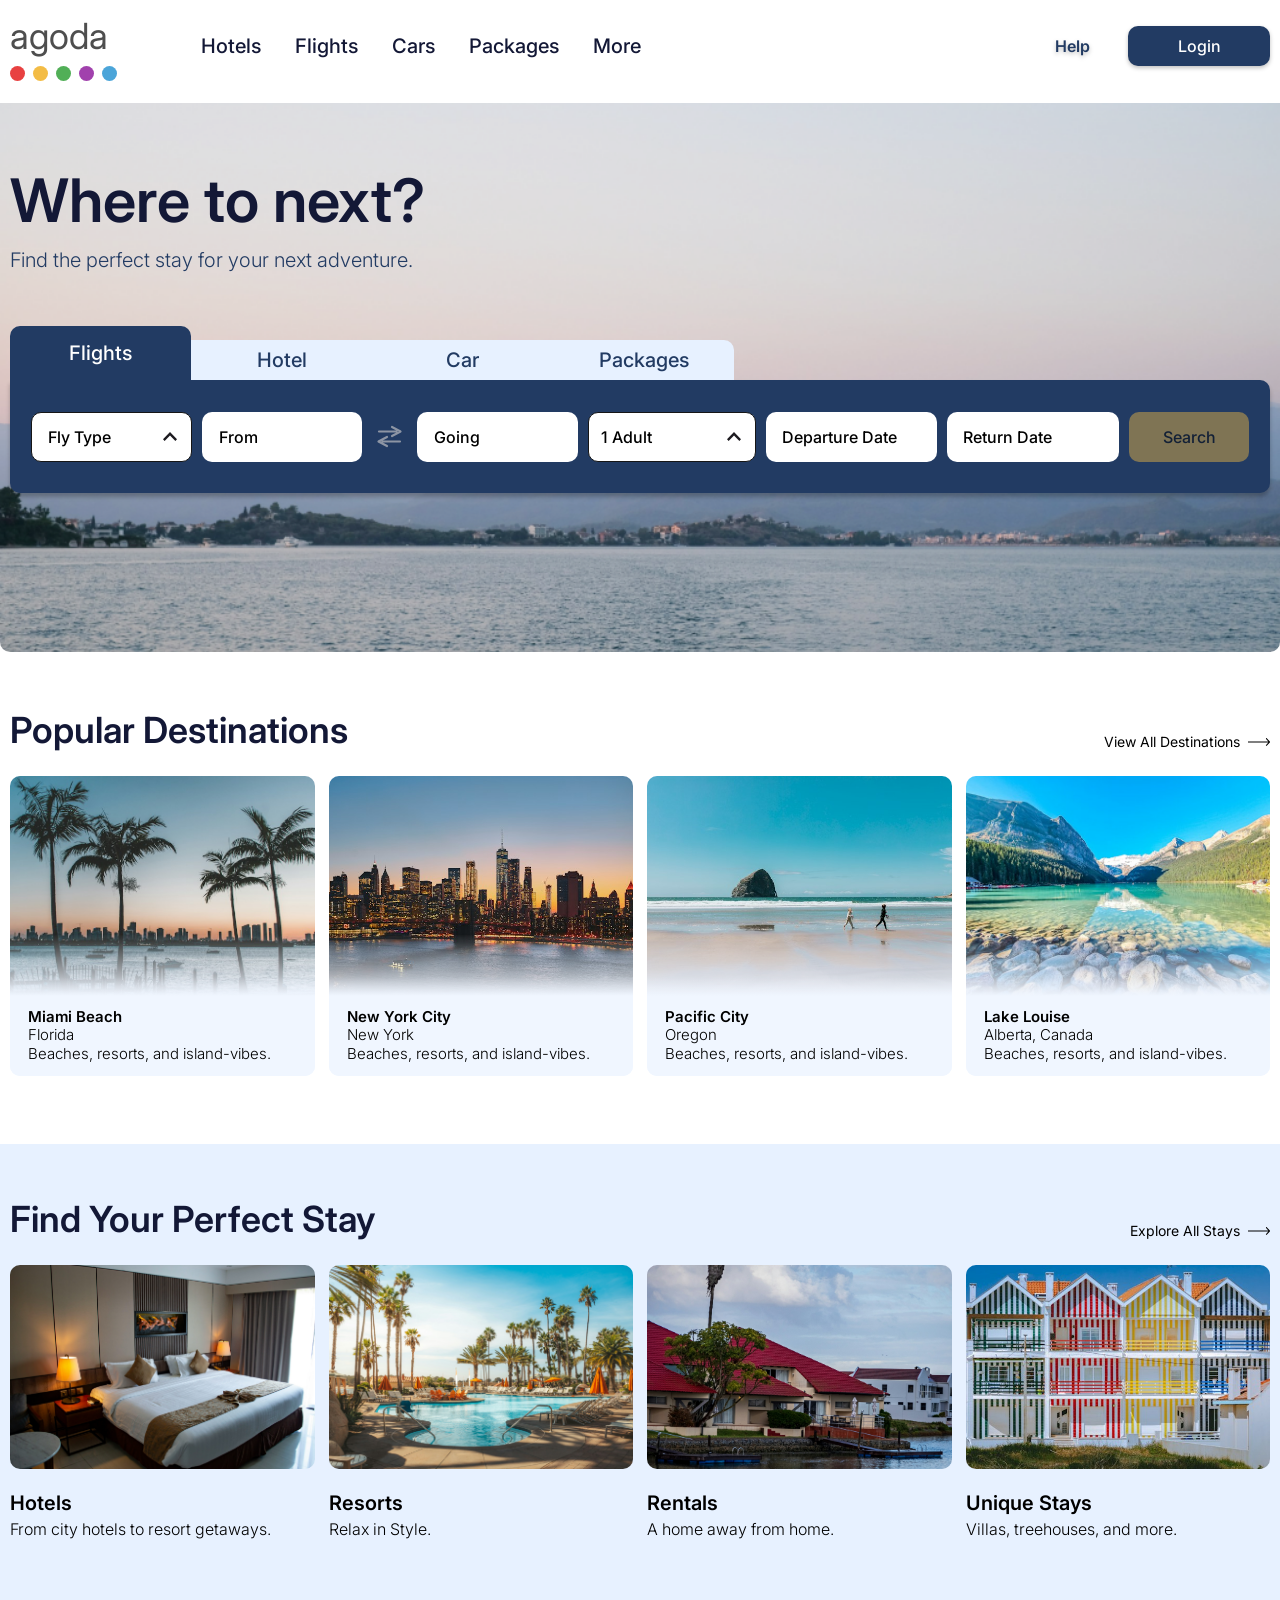
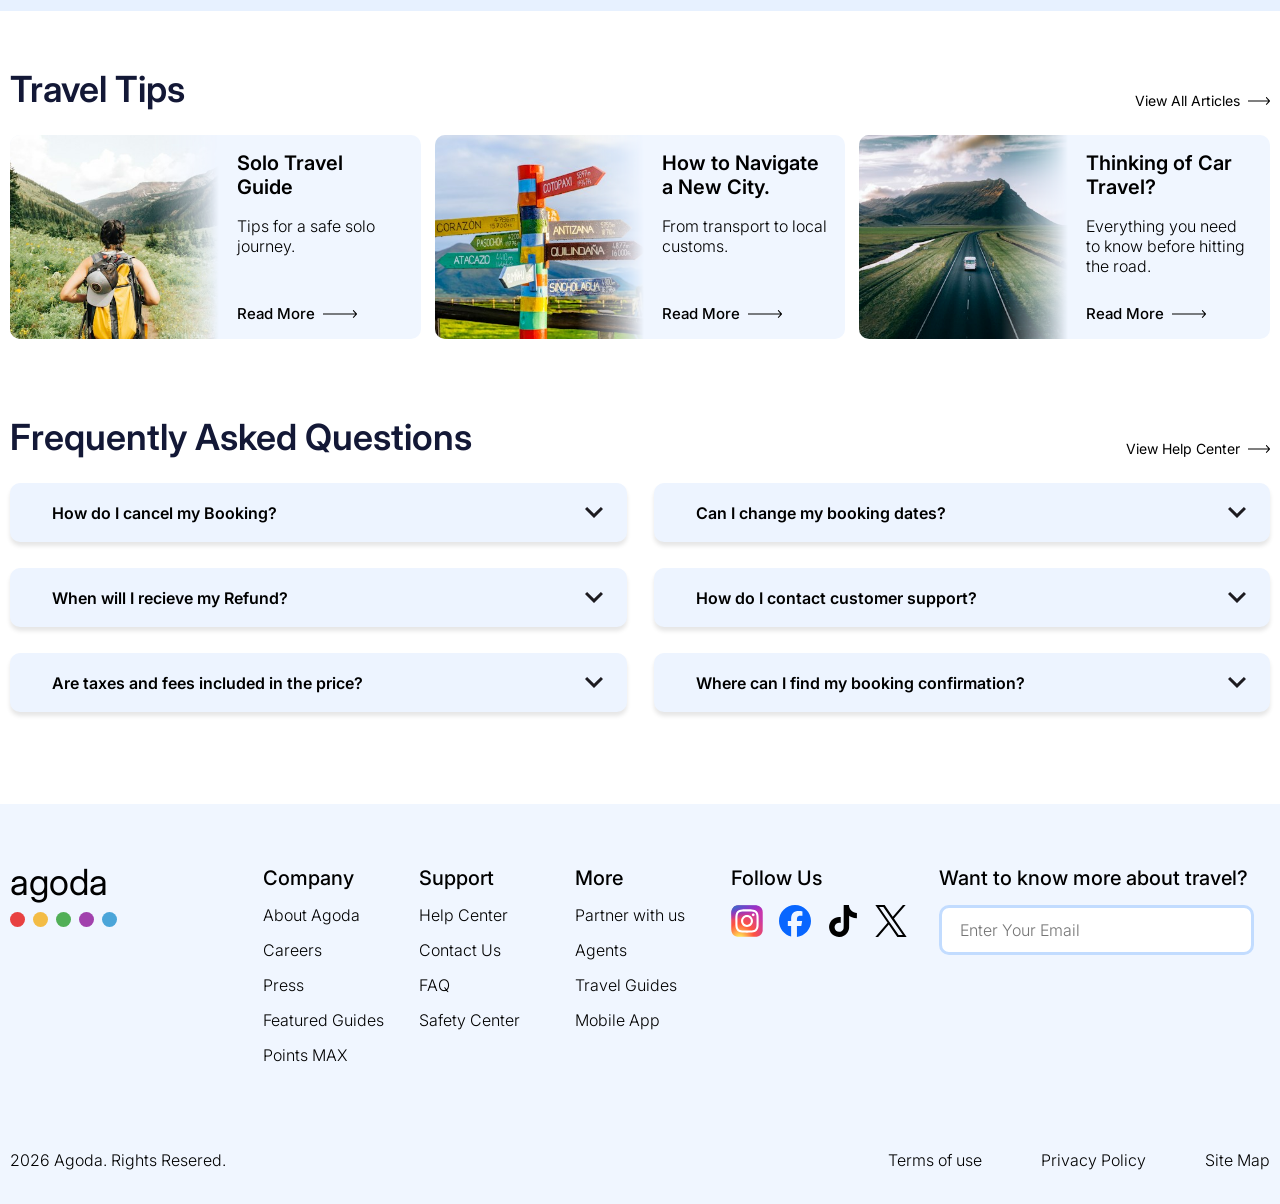
==== commit 972580db: "Open the site on the welcome page instead of flight results. Co-authored-by: Cursor <cursoragent@cur" ====
--- a/flights.html
+++ b/flights.html
@@ -5,6 +5,11 @@
     <meta name="viewport" content="width=device-width, initial-scale=1.0" />
     <title>agoda</title>
     <link rel="stylesheet" href="css/styles.css" />
+    <script>
+      if (sessionStorage.getItem("agodaFromSearch") !== "1") {
+        location.replace("index.html");
+      }
+    </script>
   </head>
   <body class="page-flights">
     <header class="site-header">
@@ -971,6 +976,6 @@
         </div>
       </div>
     </footer>
-    <script src="js/app.js?v=pax-price"></script>
+    <script src="js/app.js?v=welcome-home"></script>
   </body>
 </html>
